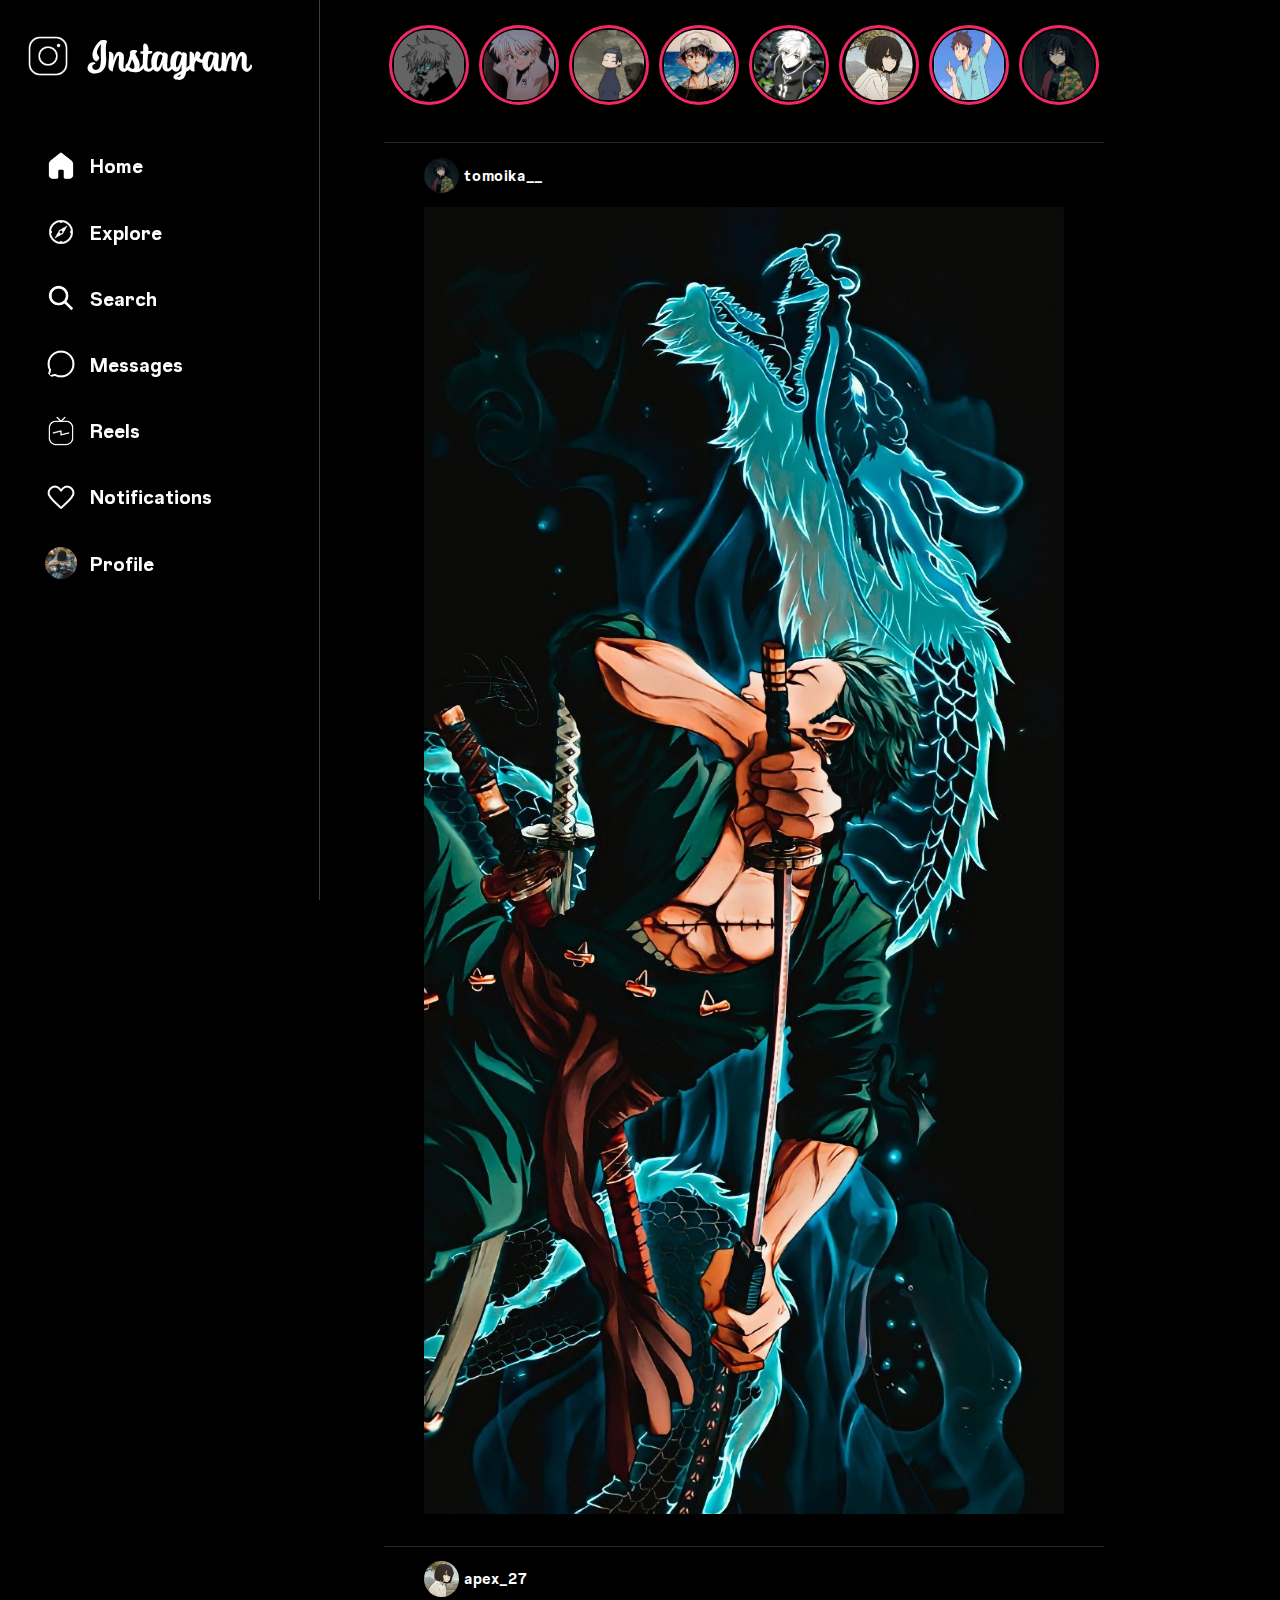
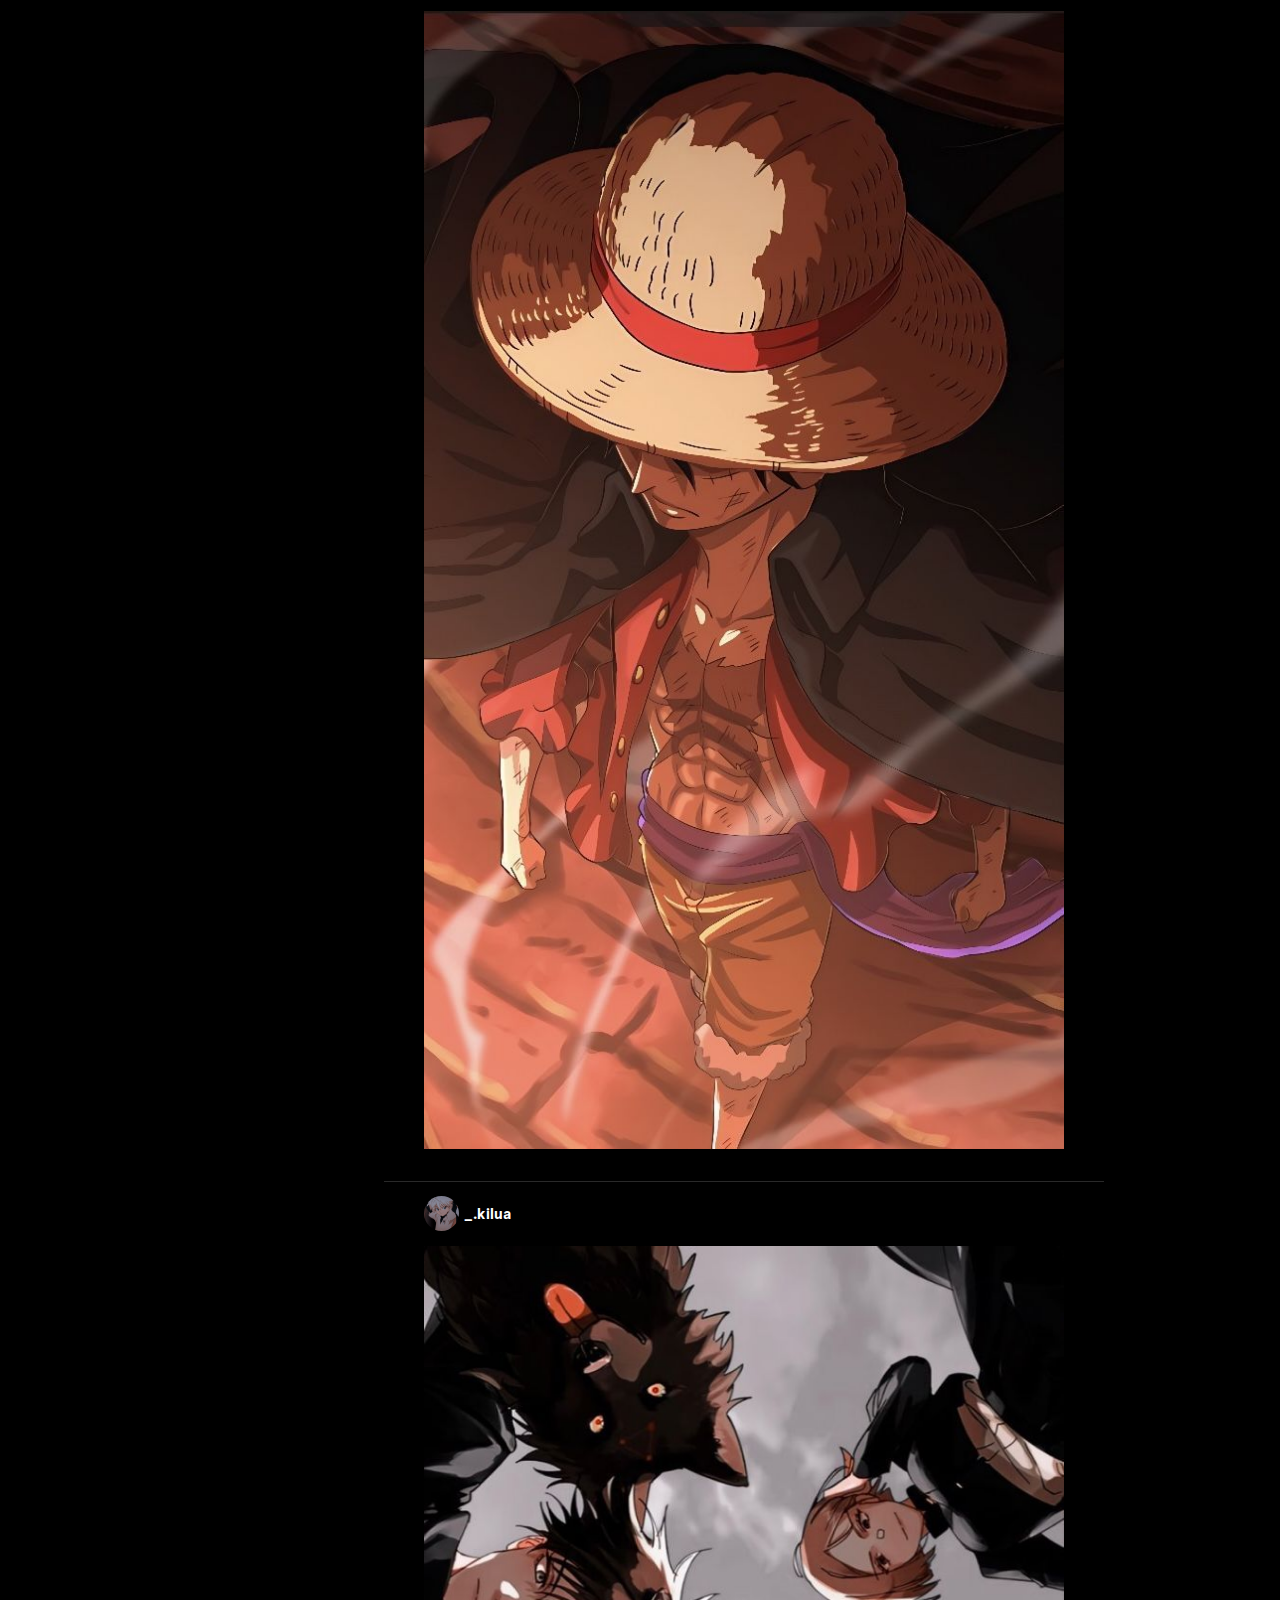
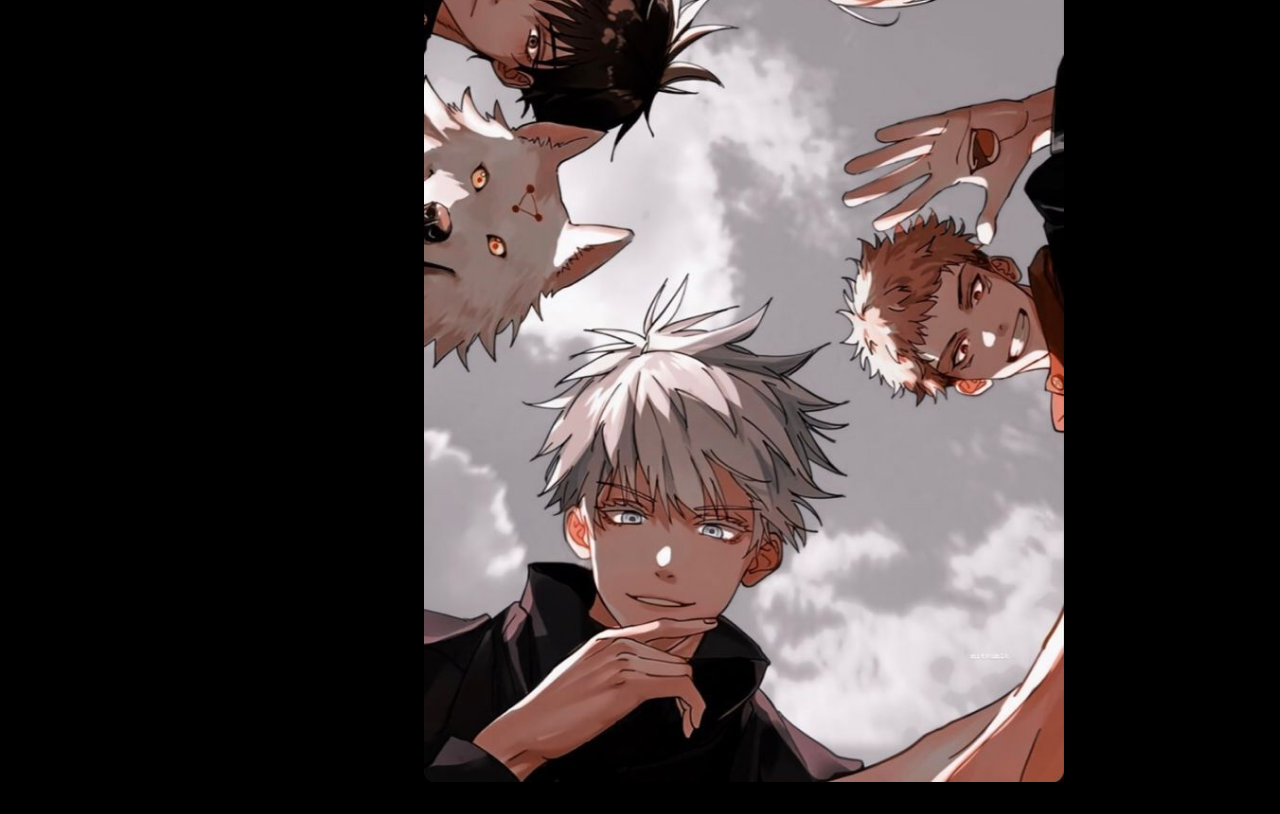
==== ig_clone.html @ f35ee5e2 "Add files via upload" ====
<!DOCTYPE html>
<html lang="en">
<head>
    <meta charset="UTF-8">
    <meta name="viewport" content="width=device-width, initial-scale=1.0">
    <title>Instagram</title>
    <link rel="stylesheet" href="ig_clone.css">


</head>
<body>

    <div class="container">
        <div class="sidebar">
            <div>
                <div class="logo">
                    <img src="images/img/ico/icons8-instagram-500.png" alt="logo">
                    <h3>Instagram</h3>
                </div>
                <div class="icons">
                    <div class="feed">
                        <img src="images/img/ico/icons8-home-500.png" alt="home">
                        <h4>Home</h4>
                    </div>
                    <div class="explore">
                        <img src="images/img/ico/icons8-explore-100.png" alt="home">
                        <h4>Explore</h4>
                    </div>
                    <div class="srch">
                        <img src="images/img/ico/icons8-search-500.png" alt="home">
                        <h4>Search</h4>
                    </div>
                    <div class="message">
                        <img src="images/img/ico/icons8-speech-bubble-500.png" alt="home">
                        <h4>Messages</h4>
                    </div>
                    <div class="reel">
                        <img src="images/img/ico/icons8-igtv-500.png" alt="home">
                        <h4>Reels</h4>
                    </div>
                    <div class="noti">
                        <img src="images/img/ico/icons8-heart-100.png" alt="home">
                        <h4>Notifications</h4>
                    </div>
                    <div class="prfl">
                        <img src="images/360973207_955357629121756_7014672545295095013_n.jpg" alt="home">
                        <h4>Profile</h4>
                    </div>
                </div>
            </div>
        </div>
        <div class="content">
            <div class="main">
                <div class="fyp">
                       <div class="stories">
                            <div class="str1">
                                <img src="images/𝑮𝒐𝒋𝒐 𝑺𝒂𝒕𝒐𝒓𝒖.jpg" alt="">
                            </div>
                            <div class="str1">
                                <img src="images/1e28b8e6-6e45-4647-af94-8192a4c104dd.jpg" alt="">
                            </div>
                            <div class="str1">
                                <img src="images/45a5910f-ba36-49d8-b668-de47f1f7df7f.jpg" alt="">
                            </div>
                            <div class="str1">
                                <img src="images/Anime.jpg" alt="">
                            </div>
                            <div class="str1">
                                <img src="images/nagi.jpg" alt="">
                            </div>
                            <div class="str1">
                                <img src="images/p h o t o s ♡.jpg" alt="">
                            </div>
                            <div class="str1">
                                <img src="images/dis be me tho uwu.jpg" alt="">
                            </div>
                            <div class="str1">
                                <img src="images/What, It's just me__.jpg" alt="">
                            </div>
                       </div>
                       <div class="page">
                            <div class="post">
                                <div class="user">
                                    <div class="img">
                                        <img src="images/What, It's just me__.jpg" class="k1">
                                        <h4>tomoika__</h4>
                                    </div>
                                </div>
                                <div class="pic">
                                    <img src="images/img/Ronoroa Zoro HD Phone Wallpaper.jpg" alt="">
                                </div>
                                <div class="action"></div>
                                <div class="comment"></div>
                            </div>
                            <div class="post">
                                <div class="user">
                                    <div class="img">
                                        <img src="images/p h o t o s ♡.jpg" class="k1">
                                        <h4>apex_27</h4>
                                    </div>
                                </div>
                                <div class="pic">
                                    <img src="images/img/Attitude Laptops Wallpapers Hd.jpg " alt="">
                                </div>
                                <div class="action"></div>
                                <div class="comment"></div>
                            </div>
                            <div class="post">
                                <div class="user">
                                    <div class="img">
                                        <img src="images/1e28b8e6-6e45-4647-af94-8192a4c104dd.jpg" class="k1">
                                        <h4>_.kilua</h4>
                                    </div>
                                </div>
                                <div class="pic">
                                    <img src="images/img/jujutsu kaisen _ Anime, Aesthetic anime, Cool anime pictures.jpg" alt="">
                                </div>
                                <div class="action"></div>
                                <div class="comment"></div>
                            </div>
                       </div> 
                </div>
                <div class="right">
                    <div class="wrapper">
                        <div class="pfp">
                            <div class="pfp2">
                                <img src="images/360973207_955357629121756_7014672545295095013_n.jpg" alt="">
                            </div>
                        </div>
                        <div class="handel">
                            <h3>Shawn</h3>
                            <h5>@zzzzshawn</h5>
                        </div>
                    </div>
                </div>
            </div>
        </div>
    </div>
</body>
</html>
---- ig_clone.css ----
@font-face{
    font-family: 'Instagram';
    src: url(font/Instagram\ Sans\ Bold.woff) format('woff');


}
@font-face {
    font-family: 'Ig2';
    src: url(font/Demo_Fonts/Fontspring-DEMO-blue_vinyl_bold_ps_ot.otf);
}

*{
    margin: 0;
    padding: 0;
    box-sizing: border-box;
    font-family: 'Instagram';
    user-select: none;
    color: white;
}

::-webkit-scrollbar {
    width: calc(1.5rem / 2); 
}

::-webkit-scrollbar-track {
    background:rgb(24, 23, 23);
  }
   
::-webkit-scrollbar-thumb {
    background-color: rgb(63, 61, 61);
    border-radius: 5px;
  }

body{
    height: 100vh;
    background-color: black;
}

.container{
    display: flex;
    width: 100%;
    justify-content: start;
}



.sidebar{
    min-width: 15%;
    min-height: 100vh;
    position: fixed;
    z-index: 1;
}

.logo{
    display: flex;
    align-items: center;
    justify-content: start;
    height: 7em;
}

.logo img{
    width: 4em;
    margin-right: 10px;
    margin-left: 1rem;
    padding: 10px;
    cursor: pointer;
}
.logo h3{
    font-family: 'Ig2';
    font-size: 2.5rem;
}



.icons{
    display: flex;
    flex-direction: column;
    margin-top: 1.3rem;
    min-height: 70vh;
}

.icons .feed,.explore,.srch,.message,.reel,.noti,.prfl{
    display: flex;
    align-items: center;
    padding: 0.3rem;
    margin: 0.3rem;
    margin-left:40px ;
}

.icons img{
    cursor: pointer;
    width: 2rem;
    border-radius: 50%;

}

.icons h4{
    padding: 10px;
    font-size: 1.3rem;
    cursor: pointer;
    margin-left: 0.2rem;
    font-weight: bolder;
}

.content{
    min-width: 73%;
    display: flex;
    flex-direction: column;
    position: absolute;
    left: 24%;
}


.images{
    display: flex;
    justify-content: end;
    width: 50%;
    margin-right: 50px;

}

.images div img{
    margin: 0 10px;
    height: 40px;
    
}

.images .dp{
    height: 35px;
    width: 35px;
    border-radius: 50%;
    border: 1px solid rgb(241, 40, 101);
}
.images div{
    margin-left: 100px;
}



.main{
    width: 100%;
    display: flex;

}

.fyp{
    display: flex;
    flex-direction: column;
    align-items: center;
    min-width: 75%;
    border-right: 0.08rem solid rgb(41, 41, 41);
    border-left: 0.08rem solid rgb(41, 41, 41);
}

.stories{
    display: flex;
    width: 100%;
    align-items: center;
    justify-content: center;
    margin-top: 20px;
}

.stories div{
    height: 5rem;
    width: 5rem;
    border: 3px solid rgb(241, 40, 101);
    border-radius: 50%;
    display: flex;
    align-items: center;
    justify-content: center;
    margin: 5px;
}

.stories img{
    height: 6.2rem;
    width: 6.2rem;
    border-radius: 50%;
    padding: 0.9rem;
}

.page{
    width: 60%;
    display: flex;
    flex-direction: column;
    justify-content: center;
    align-items: center;
    margin-top: 2rem ;
}

.post{
    display: flex;
    flex-direction: column;
    align-items: center;
    justify-content: center;
    width: 45rem;
    border-top: 0.08rem solid rgb(41, 41, 41);
    margin-bottom: 2rem;
}

.pic{
    width: 100%;
    display: flex;
    align-items: center;
    justify-content: center;
}

.pic img{
    width: 40rem;
    height: 70remx;
}

.user{
    margin: 0.5rem;
}

.user .img{
    display: flex;
    justify-content: left;
    align-items: center;
    height: 3em;
    width: 40rem;
}

.k1{
    width: 35px;
    border-radius: 50%;
    margin-right: 5px;
}


.right{
    min-width:20%;
    display: flex;
    flex-direction: column;
    justify-content: center;
    position: fixed;
    right: 0%;
    left: 79%;
}

.wrapper{
    width: 100%;
    padding: 10px;
    display: flex;
    flex-direction: column;
    align-items: center;
    margin-right: 2rem;
}

.pfp{
    height: 15rem;
    max-width: 100%;
    display: flex;
    align-items: center;
    justify-content: center;
}
.pfp2{
    height: 9rem;
    border-radius: 50%;
    width: 9rem;
    margin-top: 40px;
    border: 5px solid rgb(241, 40, 101);
    cursor: pointer;
}

.pfp2{
    display: flex;
    align-items: center;
    justify-content: center;
}

.pfp2 img{
    width: 8rem;
    height: 8rem;
    border-radius: 50%;
}

.handel{
    text-align: center;
    height: 10rem;
    width: 100%;
    border-bottom: 0.1rem solid rgb(41, 41, 41);
}

.handel h3{
    font-size: 4em;
    cursor: pointer;
}

.handel h5{
    font-size: 1.5em;
    color: white;
}




@media screen and (max-width:1320px){
    .right{
        display: none;
    }

    .content{
        min-width: 50%;
        position: absolute;
        left: 30%;
    }
    .fyp{
        border:none ;
    }

    ::-webkit-scrollbar {
        width: calc(6px / 2); 
    }

    ::-webkit-scrollbar-track {
        background:rgb(24, 23, 23);
      }
       
      ::-webkit-scrollbar-thumb {
        background-color: rgb(63, 61, 61);
        border-radius: 5px;
      }

    .sidebar{
        min-width: 25%;
        max-height: 100vh;
        position: fixed;
        overflow: auto;
        z-index: 1;
        border-right: 0.02rem solid rgb(63, 61, 61);
    }
}

@media screen and (max-width:1057px){


    .sidebar{
        min-width: 8%;
        max-height: 100vh;
        position: fixed;
        z-index: 1;
        overflow: auto;
        border-right: 0.08rem solid rgb(41, 41, 41) ;
    }

    .logo{
        display: flex;
        align-items: center;
        justify-content: start;
        height: 7em;
    }
    
    .logo img{
        width: 3.8em;
        margin-right: 10px;
        margin-left: 1rem;
        margin-top: 1.3rem;
        cursor: pointer;
    }
    .logo h3{
        display: none;
    }
    
    
    
    .icons{
        display: flex;
        flex-direction: column;
        align-items: start;
    }
    
    .icons .feed,.explore,.srch,.message,.reel,.noti,.prfl{
        display: flex;
        align-items: center;
        margin-left: 1.7rem;
    }
    
    .icons img{
        cursor: pointer;
        width: 1.7rem;
        border-radius: 50%;
    
    }
    
    .icons h4{
        display: none;
    }

    .content{
        left: 15%;
        
    }

    .fyp{
        border: none;
    }
}


@media screen and (max-width:870px){
    .sidebar{
        display: none;
    }

    .fyp{
        width: 50%;
        position: absolute;
        left: 32%;
    }

}
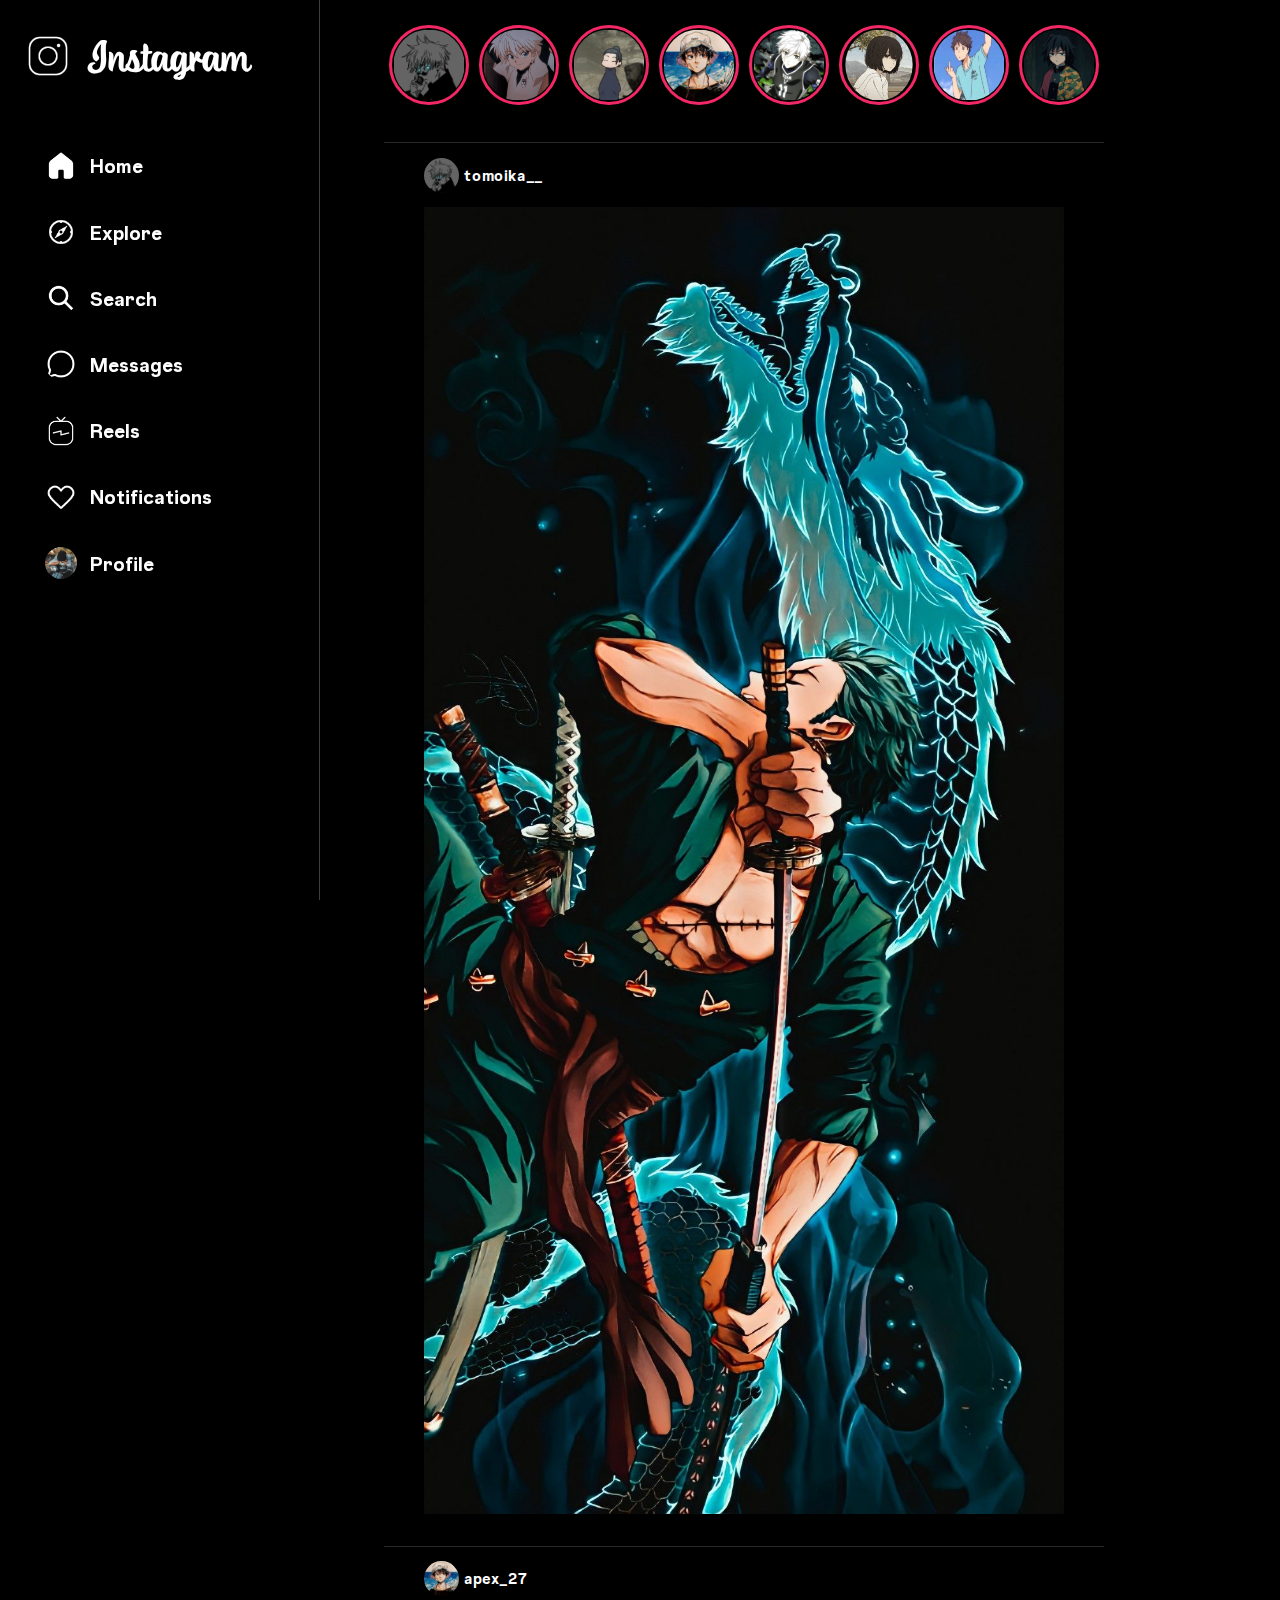
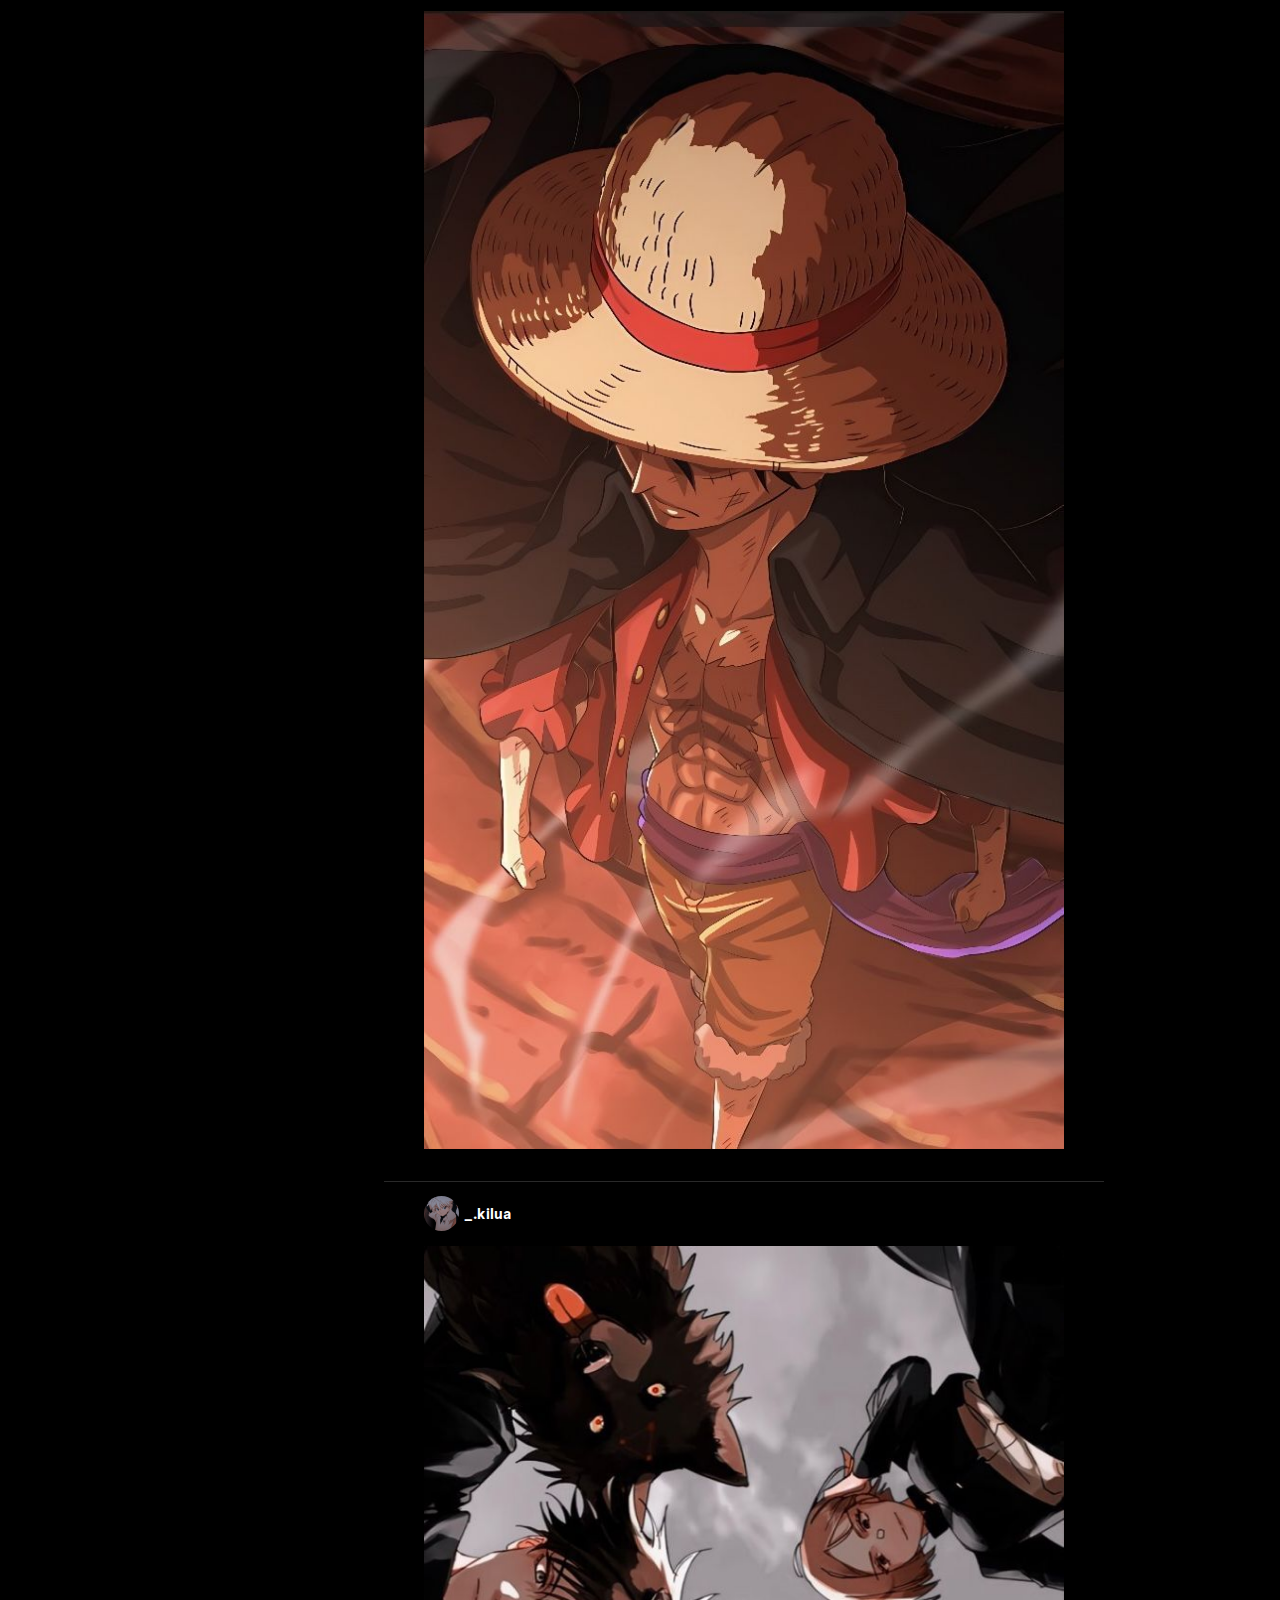
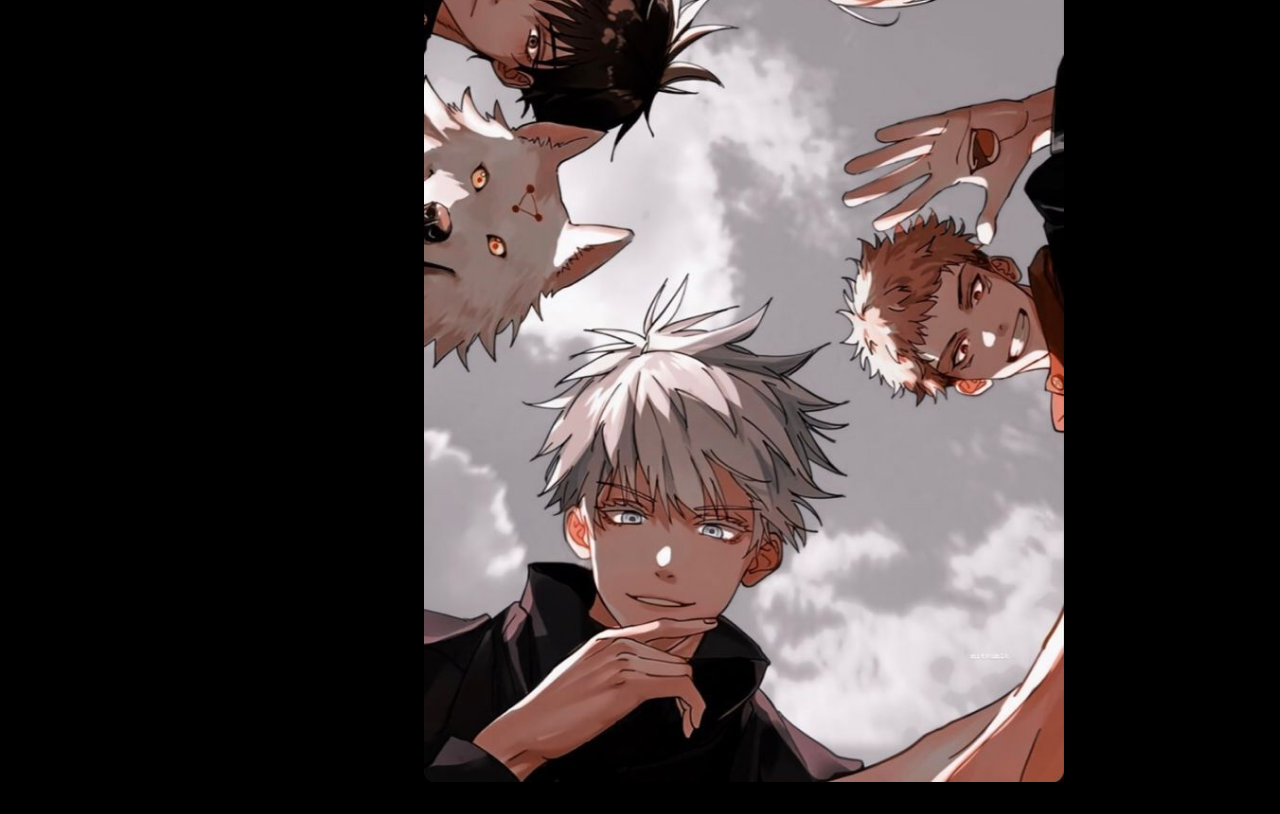
==== commit 5930a62f: "webtask" ====
--- a/ig_clone.html
+++ b/ig_clone.html
@@ -54,7 +54,7 @@
                 <div class="fyp">
                        <div class="stories">
                             <div class="str1">
-                                <img src="images/𝑮𝒐𝒋𝒐 𝑺𝒂𝒕𝒐𝒓𝒖.jpg" alt="">
+                                <img src="images/gojo.jpg" alt="">
                             </div>
                             <div class="str1">
                                 <img src="images/1e28b8e6-6e45-4647-af94-8192a4c104dd.jpg" alt="">
@@ -69,25 +69,25 @@
                                 <img src="images/nagi.jpg" alt="">
                             </div>
                             <div class="str1">
-                                <img src="images/p h o t o s ♡.jpg" alt="">
+                                <img src="images/bbb.jpg" alt="">
                             </div>
                             <div class="str1">
-                                <img src="images/dis be me tho uwu.jpg" alt="">
+                                <img src="images/aaa.jpg " alt="">
                             </div>
                             <div class="str1">
-                                <img src="images/What, It's just me__.jpg" alt="">
+                                <img src="images/to.jpg " alt="">
                             </div>
                        </div>
                        <div class="page">
                             <div class="post">
                                 <div class="user">
                                     <div class="img">
-                                        <img src="images/What, It's just me__.jpg" class="k1">
+                                        <img src="images/gojo.jpg " class="k1">
                                         <h4>tomoika__</h4>
                                     </div>
                                 </div>
                                 <div class="pic">
-                                    <img src="images/img/Ronoroa Zoro HD Phone Wallpaper.jpg" alt="">
+                                    <img src="images/img/kk.jpg" alt="">
                                 </div>
                                 <div class="action"></div>
                                 <div class="comment"></div>
@@ -95,12 +95,12 @@
                             <div class="post">
                                 <div class="user">
                                     <div class="img">
-                                        <img src="images/p h o t o s ♡.jpg" class="k1">
+                                        <img src="images/Anime.jpg" class="k1">
                                         <h4>apex_27</h4>
                                     </div>
                                 </div>
                                 <div class="pic">
-                                    <img src="images/img/Attitude Laptops Wallpapers Hd.jpg " alt="">
+                                    <img src="images/img/ol.jpg " alt="">
                                 </div>
                                 <div class="action"></div>
                                 <div class="comment"></div>
@@ -113,7 +113,7 @@
                                     </div>
                                 </div>
                                 <div class="pic">
-                                    <img src="images/img/jujutsu kaisen _ Anime, Aesthetic anime, Cool anime pictures.jpg" alt="">
+                                    <img src="images/img/gg.jpg" alt="">
                                 </div>
                                 <div class="action"></div>
                                 <div class="comment"></div>
